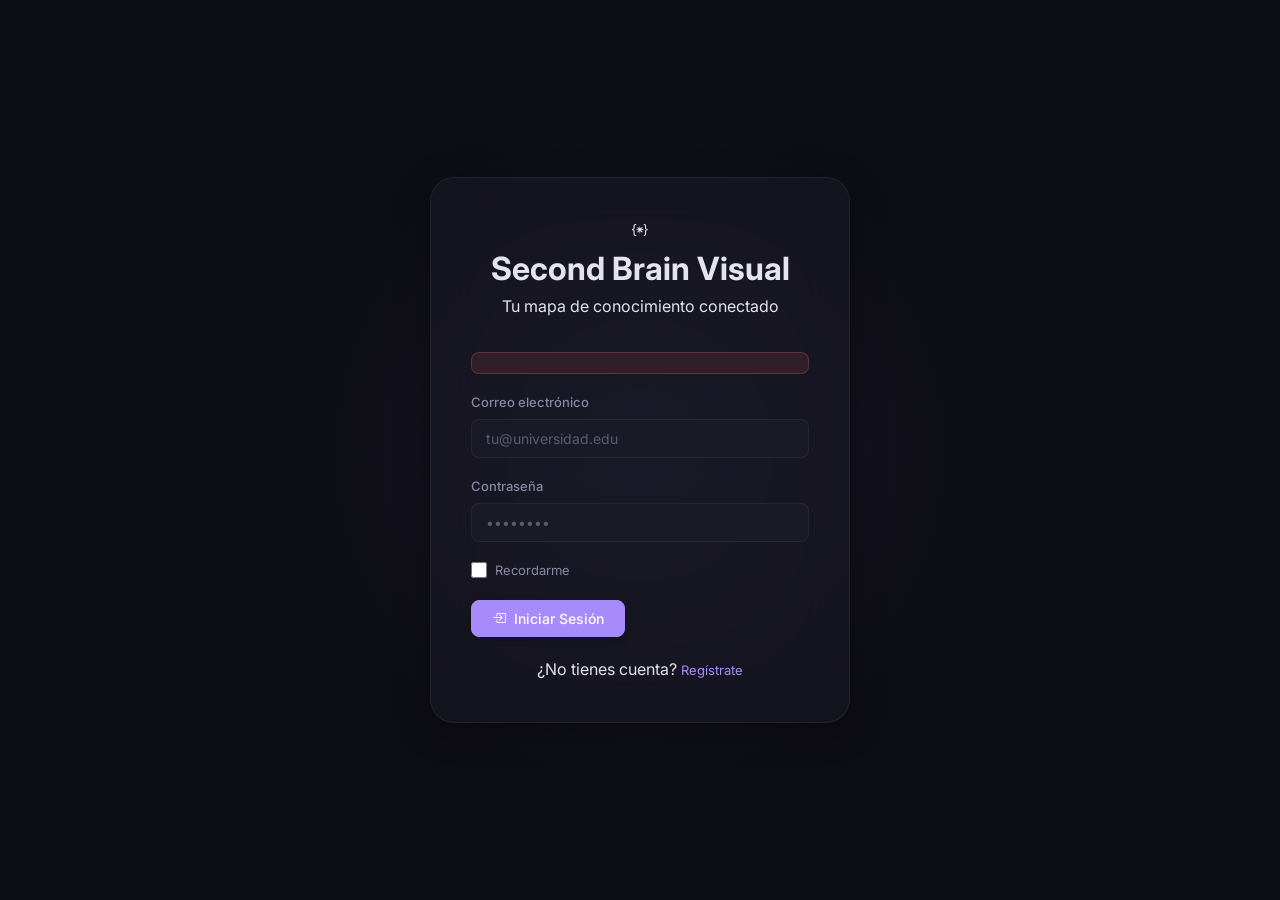
==== index.html @ 88a736e8 "feat: Second Brain Visual - prototipo de alta fidelidad" ====
<!DOCTYPE html>
<html lang="es">
<head>
  <meta charset="UTF-8">
  <meta name="viewport" content="width=device-width, initial-scale=1.0">
  <title>Second Brain Visual - Iniciar Sesión</title>
  <link rel="stylesheet" href="css/style.css">
  <link rel="stylesheet" href="https://cdn.jsdelivr.net/npm/bootstrap-icons@1.11.3/font/bootstrap-icons.min.css">
</head>
<body>
  <div class="login-page">
    <div class="login-card">
      <div class="login-logo">
        <div class="logo-icon">
          <i class="bi bi-braces-asterisk"></i>
        </div>
        <h1>Second Brain Visual</h1>
        <p>Tu mapa de conocimiento conectado</p>
      </div>

      <div id="loginError" class="login-error"></div>

      <form id="loginForm" onsubmit="return false;">
        <div class="form-group">
          <label for="email">Correo electrónico</label>
          <input type="email" id="email" placeholder="tu@universidad.edu" autocomplete="email">
        </div>

        <div class="form-group">
          <label for="password">Contraseña</label>
          <input type="password" id="password" placeholder="••••••••" autocomplete="current-password">
        </div>

        <div class="form-check">
          <input type="checkbox" id="remember">
          <label for="remember">Recordarme</label>
        </div>

        <button type="submit" class="btn btn-primary" onclick="App.handleLogin(document.getElementById('email').value, document.getElementById('password').value)">
          <i class="bi bi-box-arrow-in-right"></i>
          Iniciar Sesión
        </button>
      </form>

      <div class="login-links">
        ¿No tienes cuenta? <a href="#">Regístrate</a>
      </div>
    </div>
  </div>

  <script src="js/data.js"></script>
  <script src="js/app.js"></script>
</body>
</html>
---- css/style.css ----
@import url('https://fonts.googleapis.com/css2?family=Inter:wght@300;400;500;600;700&family=JetBrains+Mono:wght@400;500&display=swap');

:root {
  --bg-primary: #0d0d14;
  --bg-secondary: #12121b;
  --bg-tertiary: #1a1a26;
  --bg-elevated: #1e1e2a;
  --surface: rgba(26, 26, 38, 0.65);
  --surface-hover: rgba(30, 30, 42, 0.8);
  --surface-active: rgba(40, 40, 56, 0.85);
  --accent: #a78bfa;
  --accent-dim: #7c5cbf;
  --accent-glow: rgba(167, 139, 250, 0.25);
  --accent-glow-strong: rgba(167, 139, 250, 0.45);
  --accent-secondary: #c084fc;
  --accent-tertiary: #818cf8;
  --note-color: #60a5fa;
  --pdf-color: #f472b6;
  --email-color: #4ade80;
  --recording-color: #c084fc;
  --tag-color: #fbbf24;
  --text-primary: #e4e4ef;
  --text-secondary: #8888a4;
  --text-muted: #5a5a72;
  --border: rgba(255, 255, 255, 0.06);
  --border-hover: rgba(255, 255, 255, 0.12);
  --error: #f87171;
  --success: #4ade80;
  --warning: #fbbf24;
  --radius-xs: 4px;
  --radius-sm: 8px;
  --radius-md: 12px;
  --radius-lg: 16px;
  --radius-xl: 24px;
  --radius-full: 9999px;
  --shadow-sm: 0 2px 8px rgba(0, 0, 0, 0.2);
  --shadow-md: 0 4px 16px rgba(0, 0, 0, 0.3);
  --shadow-lg: 0 8px 32px rgba(0, 0, 0, 0.4);
  --shadow-glow: 0 0 20px var(--accent-glow);
  --ease-standard: cubic-bezier(0.4, 0, 0.2, 1);
  --ease-decel: cubic-bezier(0, 0, 0.2, 1);
  --ease-accel: cubic-bezier(0.4, 0, 1, 1);
  --ease-spring: cubic-bezier(0.34, 1.56, 0.64, 1);
  --transition-fast: 150ms var(--ease-standard);
  --transition-normal: 300ms var(--ease-standard);
  --transition-slow: 500ms var(--ease-standard);
  --sidebar-width: 260px;
}

*,
*::before,
*::after {
  margin: 0;
  padding: 0;
  box-sizing: border-box;
}

html {
  font-size: 16px;
  scroll-behavior: smooth;
  -webkit-font-smoothing: antialiased;
  -moz-osx-font-smoothing: grayscale;
}

body {
  font-family: 'Inter', -apple-system, BlinkMacSystemFont, 'Segoe UI', sans-serif;
  font-weight: 400;
  color: var(--text-primary);
  background-color: var(--bg-primary);
  line-height: 1.6;
  min-height: 100vh;
  overflow-x: hidden;
  position: relative;
}

body::before {
  content: '';
  position: fixed;
  top: 0;
  left: 0;
  width: 100%;
  height: 100%;
  pointer-events: none;
  z-index: 0;
  background:
    radial-gradient(ellipse 600px 400px at 15% 20%, rgba(167, 139, 250, 0.08) 0%, transparent 70%),
    radial-gradient(ellipse 500px 500px at 80% 60%, rgba(124, 92, 191, 0.06) 0%, transparent 70%),
    radial-gradient(ellipse 400px 300px at 50% 90%, rgba(192, 132, 252, 0.05) 0%, transparent 70%);
  animation: ambientShift 20s ease-in-out infinite alternate;
}

@keyframes ambientShift {
  0% {
    opacity: 0.6;
    transform: scale(1) translateY(0);
  }
  33% {
    opacity: 0.8;
    transform: scale(1.05) translateY(-10px);
  }
  66% {
    opacity: 0.7;
    transform: scale(0.98) translateY(5px);
  }
  100% {
    opacity: 1;
    transform: scale(1.02) translateY(-5px);
  }
}

a {
  color: var(--accent);
  text-decoration: none;
  transition: color var(--transition-fast);
}

a:hover {
  color: var(--accent-secondary);
}

::selection {
  background-color: var(--accent-glow-strong);
  color: var(--text-primary);
}

::-webkit-scrollbar {
  width: 6px;
  height: 6px;
}

::-webkit-scrollbar-track {
  background: transparent;
}

::-webkit-scrollbar-thumb {
  background: var(--text-muted);
  border-radius: var(--radius-full);
}

::-webkit-scrollbar-thumb:hover {
  background: var(--text-secondary);
}

* {
  scrollbar-width: thin;
  scrollbar-color: var(--text-muted) transparent;
}

.glass {
  background: var(--surface);
  backdrop-filter: blur(16px);
  -webkit-backdrop-filter: blur(16px);
  border: 1px solid var(--border);
  border-radius: var(--radius-md);
}

.glass-sm {
  background: var(--surface);
  backdrop-filter: blur(8px);
  -webkit-backdrop-filter: blur(8px);
  border: 1px solid var(--border);
  border-radius: var(--radius-sm);
}

.glass-hover {
  background: var(--surface);
  backdrop-filter: blur(16px);
  -webkit-backdrop-filter: blur(16px);
  border: 1px solid var(--border);
  border-radius: var(--radius-md);
  transition: background var(--transition-fast), border-color var(--transition-fast), box-shadow var(--transition-fast);
}

.glass-hover:hover {
  background: var(--surface-hover);
  border-color: var(--border-hover);
  box-shadow: var(--shadow-sm);
}

input,
textarea,
select {
  font-family: 'Inter', sans-serif;
  font-size: 0.875rem;
  font-weight: 400;
  color: var(--text-primary);
  background-color: var(--bg-tertiary);
  border: 1px solid var(--border);
  border-radius: var(--radius-sm);
  padding: 10px 14px;
  width: 100%;
  outline: none;
  transition: border-color var(--transition-fast), box-shadow var(--transition-fast), background-color var(--transition-fast);
}

input::placeholder,
textarea::placeholder {
  color: var(--text-muted);
}

input:focus,
textarea:focus,
select:focus {
  border-color: var(--accent);
  box-shadow: 0 0 0 3px var(--accent-glow);
  background-color: var(--bg-elevated);
}

select {
  appearance: none;
  background-image: url("data:image/svg+xml,%3Csvg xmlns='http://www.w3.org/2000/svg' width='12' height='12' fill='%238888a4' viewBox='0 0 16 16'%3E%3Cpath d='M8 11L3 6h10l-5 5z'/%3E%3C/svg%3E");
  background-repeat: no-repeat;
  background-position: right 12px center;
  padding-right: 36px;
  cursor: pointer;
}

textarea {
  resize: vertical;
  min-height: 100px;
  line-height: 1.5;
}

.btn {
  display: inline-flex;
  align-items: center;
  justify-content: center;
  gap: 8px;
  font-family: 'Inter', sans-serif;
  font-size: 0.875rem;
  font-weight: 500;
  padding: 10px 20px;
  border: 1px solid transparent;
  border-radius: var(--radius-sm);
  cursor: pointer;
  transition: all var(--transition-fast);
  white-space: nowrap;
  user-select: none;
  text-decoration: none;
  line-height: 1;
}

.btn:active {
  transform: scale(0.97);
}

.btn-primary {
  background: var(--accent);
  color: #fff;
  border-color: var(--accent);
  box-shadow: var(--shadow-sm);
}

.btn-primary:hover {
  background: var(--accent-dim);
  border-color: var(--accent-dim);
  box-shadow: var(--shadow-glow);
}

.btn-ghost {
  background: transparent;
  color: var(--text-secondary);
  border-color: transparent;
}

.btn-ghost:hover {
  background: var(--surface);
  color: var(--text-primary);
  border-color: var(--border);
}

.btn-icon {
  display: inline-flex;
  align-items: center;
  justify-content: center;
  width: 40px;
  height: 40px;
  padding: 0;
  border: 1px solid transparent;
  border-radius: var(--radius-sm);
  background: transparent;
  color: var(--text-secondary);
  cursor: pointer;
  transition: all var(--transition-fast);
  font-size: 1rem;
}

.btn-icon:hover {
  background: var(--surface);
  color: var(--text-primary);
  border-color: var(--border);
}

.btn-sm {
  font-size: 0.8125rem;
  padding: 6px 14px;
}

.btn-danger {
  background: rgba(248, 113, 113, 0.12);
  color: var(--error);
  border-color: rgba(248, 113, 113, 0.2);
}

.btn-danger:hover {
  background: rgba(248, 113, 113, 0.2);
  border-color: rgba(248, 113, 113, 0.35);
  box-shadow: 0 0 16px rgba(248, 113, 113, 0.15);
}

.badge {
  display: inline-flex;
  align-items: center;
  gap: 5px;
  font-size: 0.75rem;
  font-weight: 500;
  padding: 3px 10px;
  border-radius: var(--radius-full);
  background: var(--surface);
  color: var(--text-secondary);
  border: 1px solid var(--border);
  white-space: nowrap;
  line-height: 1.4;
}

.badge-note {
  background: rgba(96, 165, 250, 0.12);
  color: var(--note-color);
  border-color: rgba(96, 165, 250, 0.2);
}

.badge-pdf {
  background: rgba(244, 114, 182, 0.12);
  color: var(--pdf-color);
  border-color: rgba(244, 114, 182, 0.2);
}

.badge-email {
  background: rgba(74, 222, 128, 0.12);
  color: var(--email-color);
  border-color: rgba(74, 222, 128, 0.2);
}

.badge-recording {
  background: rgba(192, 132, 252, 0.12);
  color: var(--recording-color);
  border-color: rgba(192, 132, 252, 0.2);
}

.badge-tag {
  background: rgba(251, 191, 36, 0.12);
  color: var(--tag-color);
  border-color: rgba(251, 191, 36, 0.2);
}

.sidebar {
  position: fixed;
  top: 0;
  left: 0;
  width: var(--sidebar-width);
  height: 100vh;
  background: rgba(18, 18, 27, 0.85);
  backdrop-filter: blur(20px);
  -webkit-backdrop-filter: blur(20px);
  border-right: 1px solid var(--border);
  display: flex;
  flex-direction: column;
  z-index: 100;
  overflow-y: auto;
  overflow-x: hidden;
  transition: transform var(--transition-normal);
}

.sidebar-logo {
  display: flex;
  align-items: center;
  gap: 12px;
  padding: 20px 20px 16px;
  border-bottom: 1px solid var(--border);
  flex-shrink: 0;
}

.sidebar-logo-icon {
  width: 36px;
  height: 36px;
  background: linear-gradient(135deg, var(--accent), var(--accent-secondary));
  border-radius: var(--radius-sm);
  display: flex;
  align-items: center;
  justify-content: center;
  font-size: 1.1rem;
  color: #fff;
  flex-shrink: 0;
}

.sidebar-logo-text {
  font-size: 1.05rem;
  font-weight: 600;
  color: var(--text-primary);
  letter-spacing: -0.02em;
}

.sidebar-logo-sub {
  font-size: 0.7rem;
  color: var(--text-muted);
  font-weight: 400;
  margin-top: 1px;
}

.sidebar-nav {
  flex: 1;
  padding: 12px 10px;
  display: flex;
  flex-direction: column;
  gap: 2px;
}

.sidebar-section {
  margin-top: 16px;
}

.sidebar-section:first-child {
  margin-top: 0;
}

.sidebar-section-title {
  font-size: 0.6875rem;
  font-weight: 600;
  color: var(--text-muted);
  text-transform: uppercase;
  letter-spacing: 0.08em;
  padding: 4px 12px 8px;
}

.nav-item {
  display: flex;
  align-items: center;
  gap: 10px;
  padding: 9px 12px;
  border-radius: var(--radius-sm);
  color: var(--text-secondary);
  font-size: 0.875rem;
  font-weight: 400;
  cursor: pointer;
  transition: all var(--transition-fast);
  position: relative;
  text-decoration: none;
}

.nav-item:hover {
  background: var(--surface);
  color: var(--text-primary);
}

.nav-item.active {
  background: var(--accent-glow);
  color: var(--accent);
  font-weight: 500;
}

.nav-item.active::before {
  content: '';
  position: absolute;
  left: 0;
  top: 50%;
  transform: translateY(-50%);
  width: 3px;
  height: 20px;
  background: var(--accent);
  border-radius: 0 var(--radius-xs) var(--radius-xs) 0;
}

.nav-item-icon {
  font-size: 1.1rem;
  width: 20px;
  text-align: center;
  flex-shrink: 0;
}

.nav-item-label {
  flex: 1;
  overflow: hidden;
  text-overflow: ellipsis;
  white-space: nowrap;
}

.nav-item-count {
  font-size: 0.75rem;
  color: var(--text-muted);
  background: var(--surface);
  padding: 1px 7px;
  border-radius: var(--radius-full);
  font-weight: 500;
}

.sidebar-footer {
  padding: 14px 16px;
  border-top: 1px solid var(--border);
  flex-shrink: 0;
}

.sidebar-user {
  display: flex;
  align-items: center;
  gap: 10px;
  padding: 8px;
  border-radius: var(--radius-sm);
  cursor: pointer;
  transition: background var(--transition-fast);
}

.sidebar-user:hover {
  background: var(--surface);
}

.sidebar-user-avatar {
  width: 34px;
  height: 34px;
  border-radius: var(--radius-full);
  background: linear-gradient(135deg, var(--accent), var(--accent-secondary));
  display: flex;
  align-items: center;
  justify-content: center;
  font-size: 0.8rem;
  font-weight: 600;
  color: #fff;
  flex-shrink: 0;
}

.sidebar-user-info {
  flex: 1;
  min-width: 0;
}

.sidebar-user-name {
  font-size: 0.8125rem;
  font-weight: 500;
  color: var(--text-primary);
  white-space: nowrap;
  overflow: hidden;
  text-overflow: ellipsis;
}

.sidebar-user-role {
  font-size: 0.6875rem;
  color: var(--text-muted);
}

.main-content {
  margin-left: var(--sidebar-width);
  min-height: 100vh;
  position: relative;
  z-index: 1;
  padding: 28px 32px;
}

.page-header {
  display: flex;
  align-items: center;
  justify-content: space-between;
  margin-bottom: 28px;
  flex-wrap: wrap;
  gap: 16px;
}

.page-header-left {
  display: flex;
  flex-direction: column;
  gap: 4px;
}

.page-title {
  font-size: 1.5rem;
  font-weight: 700;
  color: var(--text-primary);
  letter-spacing: -0.02em;
}

.page-subtitle {
  font-size: 0.875rem;
  color: var(--text-secondary);
  font-weight: 400;
}

.page-header-actions {
  display: flex;
  align-items: center;
  gap: 10px;
}

.stat-grid {
  display: grid;
  grid-template-columns: repeat(auto-fit, minmax(200px, 1fr));
  gap: 16px;
  margin-bottom: 28px;
}

.stat-card {
  position: relative;
  background: var(--surface);
  backdrop-filter: blur(12px);
  -webkit-backdrop-filter: blur(12px);
  border: 1px solid var(--border);
  border-radius: var(--radius-md);
  padding: 20px;
  overflow: hidden;
  transition: transform var(--transition-fast), box-shadow var(--transition-fast), border-color var(--transition-fast);
}

.stat-card::after {
  content: '';
  position: absolute;
  top: 0;
  left: 0;
  right: 0;
  height: 2px;
  background: linear-gradient(90deg, var(--accent), transparent);
  opacity: 0.6;
}

.stat-card:hover {
  transform: translateY(-3px);
  box-shadow: var(--shadow-md);
  border-color: var(--border-hover);
}

.stat-icon {
  font-size: 1.5rem;
  margin-bottom: 12px;
  opacity: 0.85;
}

.stat-value {
  font-size: 1.75rem;
  font-weight: 700;
  color: var(--text-primary);
  line-height: 1.1;
  letter-spacing: -0.03em;
  margin-bottom: 4px;
}

.stat-label {
  font-size: 0.8125rem;
  color: var(--text-secondary);
  font-weight: 400;
}

.stat-change {
  display: inline-flex;
  align-items: center;
  gap: 3px;
  font-size: 0.75rem;
  font-weight: 500;
  margin-top: 10px;
  padding: 2px 8px;
  border-radius: var(--radius-full);
}

.stat-change.positive {
  background: rgba(74, 222, 128, 0.1);
  color: var(--success);
}

.stat-change.negative {
  background: rgba(248, 113, 113, 0.1);
  color: var(--error);
}

.content-grid {
  display: grid;
  grid-template-columns: repeat(2, 1fr);
  gap: 20px;
  margin-bottom: 28px;
}

.content-card {
  background: var(--surface);
  backdrop-filter: blur(12px);
  -webkit-backdrop-filter: blur(12px);
  border: 1px solid var(--border);
  border-radius: var(--radius-md);
  padding: 20px;
  transition: border-color var(--transition-fast), box-shadow var(--transition-fast);
}

.content-card:hover {
  border-color: var(--border-hover);
  box-shadow: var(--shadow-sm);
}

.card-header {
  display: flex;
  align-items: center;
  justify-content: space-between;
  margin-bottom: 16px;
  padding-bottom: 12px;
  border-bottom: 1px solid var(--border);
}

.card-title {
  font-size: 0.9375rem;
  font-weight: 600;
  color: var(--text-primary);
}

.card-subtitle {
  font-size: 0.75rem;
  color: var(--text-muted);
}

.card-actions {
  display: flex;
  align-items: center;
  gap: 4px;
}

.file-table {
  width: 100%;
  border-collapse: collapse;
}

.file-table th {
  text-align: left;
  font-size: 0.75rem;
  font-weight: 600;
  color: var(--text-muted);
  text-transform: uppercase;
  letter-spacing: 0.05em;
  padding: 8px 12px;
  border-bottom: 1px solid var(--border);
}

.file-table td {
  padding: 10px 12px;
  font-size: 0.875rem;
  color: var(--text-secondary);
  border-bottom: 1px solid var(--border);
  transition: background var(--transition-fast);
}

.file-table tr:hover td {
  background: var(--surface);
  color: var(--text-primary);
}

.file-table tr:last-child td {
  border-bottom: none;
}

.file-name {
  display: flex;
  align-items: center;
  gap: 10px;
  color: var(--text-primary);
  font-weight: 500;
}

.file-icon {
  width: 32px;
  height: 32px;
  border-radius: var(--radius-sm);
  display: flex;
  align-items: center;
  justify-content: center;
  font-size: 0.9rem;
  flex-shrink: 0;
}

.file-icon.note {
  background: rgba(96, 165, 250, 0.12);
  color: var(--note-color);
}

.file-icon.pdf {
  background: rgba(244, 114, 182, 0.12);
  color: var(--pdf-color);
}

.file-icon.email {
  background: rgba(74, 222, 128, 0.12);
  color: var(--email-color);
}

.file-icon.recording {
  background: rgba(192, 132, 252, 0.12);
  color: var(--recording-color);
}

.file-icon.tag {
  background: rgba(251, 191, 36, 0.12);
  color: var(--tag-color);
}

.file-meta {
  font-size: 0.8125rem;
  color: var(--text-muted);
}

.file-actions-cell {
  text-align: right;
  white-space: nowrap;
}

.activity-item {
  display: flex;
  align-items: flex-start;
  gap: 12px;
  padding: 10px 0;
  border-bottom: 1px solid var(--border);
}

.activity-item:last-child {
  border-bottom: none;
}

.activity-dot {
  width: 8px;
  height: 8px;
  border-radius: var(--radius-full);
  background: var(--accent);
  flex-shrink: 0;
  margin-top: 7px;
}

.activity-dot.note {
  background: var(--note-color);
}

.activity-dot.pdf {
  background: var(--pdf-color);
}

.activity-dot.email {
  background: var(--email-color);
}

.activity-dot.recording {
  background: var(--recording-color);
}

.activity-text {
  font-size: 0.8125rem;
  color: var(--text-secondary);
  line-height: 1.5;
}

.activity-text strong {
  color: var(--text-primary);
  font-weight: 500;
}

.activity-time {
  font-size: 0.75rem;
  color: var(--text-muted);
  margin-top: 3px;
}

.login-page {
  position: relative;
  display: flex;
  align-items: center;
  justify-content: center;
  min-height: 100vh;
  width: 100%;
  background: var(--bg-primary);
  z-index: 1;
}

.login-page::before {
  content: '';
  position: absolute;
  top: 50%;
  left: 50%;
  transform: translate(-50%, -50%);
  width: 700px;
  height: 700px;
  border-radius: 50%;
  background: radial-gradient(circle, var(--accent-glow) 0%, transparent 70%);
  opacity: 0.4;
  animation: pulse-glow 4s ease-in-out infinite;
  pointer-events: none;
  z-index: 0;
}

.login-card {
  position: relative;
  z-index: 1;
  background: var(--surface);
  backdrop-filter: blur(24px);
  -webkit-backdrop-filter: blur(24px);
  border: 1px solid var(--border);
  border-radius: var(--radius-xl);
  padding: 40px;
  width: 100%;
  max-width: 420px;
  box-shadow: var(--shadow-lg);
  animation: loginAppear 0.6s var(--ease-spring) forwards;
}

@keyframes loginAppear {
  0% {
    opacity: 0;
    transform: translateY(20px) scale(0.97);
  }
  100% {
    opacity: 1;
    transform: translateY(0) scale(1);
  }
}

.login-logo {
  text-align: center;
  margin-bottom: 32px;
}

.login-logo-icon {
  width: 56px;
  height: 56px;
  margin: 0 auto 16px;
  background: linear-gradient(135deg, var(--accent), var(--accent-secondary));
  border-radius: var(--radius-md);
  display: flex;
  align-items: center;
  justify-content: center;
  font-size: 1.5rem;
  color: #fff;
  box-shadow: var(--shadow-glow);
}

.login-logo-text {
  font-size: 1.5rem;
  font-weight: 700;
  background: linear-gradient(135deg, var(--accent), var(--accent-secondary), var(--accent-tertiary));
  -webkit-background-clip: text;
  -webkit-text-fill-color: transparent;
  background-clip: text;
  letter-spacing: -0.02em;
}

.login-logo-subtitle {
  font-size: 0.8125rem;
  color: var(--text-muted);
  margin-top: 4px;
}

.form-group {
  margin-bottom: 18px;
}

.form-group label {
  display: block;
  font-size: 0.8125rem;
  font-weight: 500;
  color: var(--text-secondary);
  margin-bottom: 6px;
}

.form-check {
  display: flex;
  align-items: center;
  gap: 8px;
  margin-bottom: 20px;
}

.form-check input[type="checkbox"] {
  width: 16px;
  height: 16px;
  accent-color: var(--accent);
  cursor: pointer;
}

.form-check label {
  font-size: 0.8125rem;
  color: var(--text-secondary);
  cursor: pointer;
  margin-bottom: 0;
}

.login-links {
  text-align: center;
  margin-top: 20px;
}

.login-links a {
  font-size: 0.8125rem;
  color: var(--accent);
  transition: color var(--transition-fast);
}

.login-links a:hover {
  color: var(--accent-secondary);
}

.login-error {
  background: rgba(248, 113, 113, 0.1);
  border: 1px solid rgba(248, 113, 113, 0.25);
  border-radius: var(--radius-sm);
  padding: 10px 14px;
  margin-bottom: 18px;
  font-size: 0.8125rem;
  color: var(--error);
  animation: shake 0.4s var(--ease-standard);
}

@keyframes shake {
  0%, 100% { transform: translateX(0); }
  20% { transform: translateX(-8px); }
  40% { transform: translateX(8px); }
  60% { transform: translateX(-5px); }
  80% { transform: translateX(5px); }
}

.graph-container {
  display: grid;
  grid-template-columns: 1fr 340px;
  gap: 20px;
  height: calc(100vh - 120px);
}

.graph-canvas {
  background: var(--surface);
  backdrop-filter: blur(12px);
  -webkit-backdrop-filter: blur(12px);
  border: 1px solid var(--border);
  border-radius: var(--radius-md);
  position: relative;
  overflow: hidden;
  min-height: 400px;
}

.graph-toolbar {
  position: absolute;
  bottom: 16px;
  left: 50%;
  transform: translateX(-50%);
  display: flex;
  align-items: center;
  gap: 4px;
  background: rgba(18, 18, 27, 0.9);
  backdrop-filter: blur(16px);
  -webkit-backdrop-filter: blur(16px);
  border: 1px solid var(--border);
  border-radius: var(--radius-lg);
  padding: 6px 8px;
  box-shadow: var(--shadow-md);
  z-index: 10;
}

.graph-panel {
  background: var(--surface);
  backdrop-filter: blur(12px);
  -webkit-backdrop-filter: blur(12px);
  border: 1px solid var(--border);
  border-radius: var(--radius-md);
  overflow-y: auto;
  padding: 16px;
  display: flex;
  flex-direction: column;
  gap: 16px;
}

.panel-section {
  padding-bottom: 16px;
  border-bottom: 1px solid var(--border);
}

.panel-section:last-child {
  padding-bottom: 0;
  border-bottom: none;
}

.panel-section-title {
  font-size: 0.75rem;
  font-weight: 600;
  color: var(--text-muted);
  text-transform: uppercase;
  letter-spacing: 0.05em;
  margin-bottom: 10px;
}

.legend-item {
  display: flex;
  align-items: center;
  gap: 8px;
  padding: 5px 0;
  font-size: 0.8125rem;
  color: var(--text-secondary);
}

.legend-dot {
  width: 10px;
  height: 10px;
  border-radius: var(--radius-full);
  flex-shrink: 0;
}

.legend-dot.note { background: var(--note-color); }
.legend-dot.pdf { background: var(--pdf-color); }
.legend-dot.email { background: var(--email-color); }
.legend-dot.recording { background: var(--recording-color); }
.legend-dot.tag { background: var(--tag-color); }

.node-detail {
  display: flex;
  flex-direction: column;
  gap: 16px;
}

.node-header {
  display: flex;
  align-items: center;
  gap: 12px;
}

.node-header-icon {
  width: 44px;
  height: 44px;
  border-radius: var(--radius-md);
  display: flex;
  align-items: center;
  justify-content: center;
  font-size: 1.2rem;
  flex-shrink: 0;
  background: var(--accent-glow);
  color: var(--accent);
}

.node-header-info {
  flex: 1;
  min-width: 0;
}

.node-header-title {
  font-size: 1rem;
  font-weight: 600;
  color: var(--text-primary);
  white-space: nowrap;
  overflow: hidden;
  text-overflow: ellipsis;
}

.node-header-type {
  font-size: 0.75rem;
  color: var(--text-muted);
}

.node-meta {
  display: flex;
  flex-direction: column;
  gap: 8px;
  padding: 12px;
  background: var(--bg-tertiary);
  border-radius: var(--radius-sm);
}

.node-meta-row {
  display: flex;
  align-items: center;
  justify-content: space-between;
  font-size: 0.8125rem;
}

.node-meta-label {
  color: var(--text-muted);
}

.node-meta-value {
  color: var(--text-primary);
  font-weight: 500;
}

.node-connections {
  display: flex;
  flex-direction: column;
  gap: 6px;
}

.node-connection-item {
  display: flex;
  align-items: center;
  gap: 10px;
  padding: 8px 10px;
  border-radius: var(--radius-sm);
  transition: background var(--transition-fast);
  cursor: pointer;
}

.node-connection-item:hover {
  background: var(--surface);
}

.node-connection-dot {
  width: 8px;
  height: 8px;
  border-radius: var(--radius-full);
  flex-shrink: 0;
}

.node-connection-name {
  font-size: 0.8125rem;
  color: var(--text-primary);
  font-weight: 400;
  flex: 1;
}

.node-connection-type {
  font-size: 0.75rem;
  color: var(--text-muted);
}

.search-hero {
  display: flex;
  flex-direction: column;
  align-items: center;
  justify-content: center;
  padding: 60px 20px 40px;
  text-align: center;
}

.search-hero-title {
  font-size: 2rem;
  font-weight: 700;
  color: var(--text-primary);
  margin-bottom: 8px;
  letter-spacing: -0.03em;
}

.search-hero-subtitle {
  font-size: 1rem;
  color: var(--text-secondary);
  margin-bottom: 32px;
  max-width: 480px;
}

.search-bar-large {
  position: relative;
  width: 100%;
  max-width: 600px;
}

.search-bar-large input {
  width: 100%;
  padding: 16px 20px 16px 50px;
  font-size: 1rem;
  background: var(--surface);
  backdrop-filter: blur(16px);
  -webkit-backdrop-filter: blur(16px);
  border: 1px solid var(--border);
  border-radius: var(--radius-lg);
  color: var(--text-primary);
  outline: none;
  transition: border-color var(--transition-fast), box-shadow var(--transition-fast);
}

.search-bar-large input:focus {
  border-color: var(--accent);
  box-shadow: 0 0 0 3px var(--accent-glow), var(--shadow-md);
}

.search-bar-large .search-icon {
  position: absolute;
  left: 18px;
  top: 50%;
  transform: translateY(-50%);
  color: var(--text-muted);
  font-size: 1.1rem;
  pointer-events: none;
}

.search-filters {
  display: flex;
  align-items: center;
  gap: 8px;
  padding: 20px 0;
  flex-wrap: wrap;
  justify-content: center;
}

.search-filters .filter-chip {
  display: inline-flex;
  align-items: center;
  gap: 5px;
  padding: 6px 14px;
  border-radius: var(--radius-full);
  font-size: 0.8125rem;
  font-weight: 500;
  color: var(--text-secondary);
  background: var(--surface);
  border: 1px solid var(--border);
  cursor: pointer;
  transition: all var(--transition-fast);
}

.search-filters .filter-chip:hover {
  background: var(--surface-hover);
  color: var(--text-primary);
  border-color: var(--border-hover);
}

.search-filters .filter-chip.active {
  background: var(--accent-glow);
  color: var(--accent);
  border-color: rgba(167, 139, 250, 0.3);
}

.results-grid {
  display: grid;
  grid-template-columns: repeat(auto-fill, minmax(320px, 1fr));
  gap: 16px;
  padding: 10px 0;
}

.result-card {
  background: var(--surface);
  backdrop-filter: blur(12px);
  -webkit-backdrop-filter: blur(12px);
  border: 1px solid var(--border);
  border-radius: var(--radius-md);
  padding: 18px;
  cursor: pointer;
  transition: transform var(--transition-fast), box-shadow var(--transition-fast), border-color var(--transition-fast);
  position: relative;
  overflow: hidden;
}

.result-card:hover {
  transform: translateY(-3px);
  box-shadow: var(--shadow-md);
  border-color: var(--border-hover);
}

.result-type-icon {
  width: 40px;
  height: 40px;
  border-radius: var(--radius-sm);
  display: flex;
  align-items: center;
  justify-content: center;
  font-size: 1.1rem;
  margin-bottom: 12px;
}

.result-type-icon.note { background: rgba(96, 165, 250, 0.12); color: var(--note-color); }
.result-type-icon.pdf { background: rgba(244, 114, 182, 0.12); color: var(--pdf-color); }
.result-type-icon.email { background: rgba(74, 222, 128, 0.12); color: var(--email-color); }
.result-type-icon.recording { background: rgba(192, 132, 252, 0.12); color: var(--recording-color); }

.result-card-title {
  font-size: 0.9375rem;
  font-weight: 600;
  color: var(--text-primary);
  margin-bottom: 6px;
  line-height: 1.3;
}

.result-card-excerpt {
  font-size: 0.8125rem;
  color: var(--text-secondary);
  line-height: 1.5;
  margin-bottom: 12px;
  display: -webkit-box;
  -webkit-line-clamp: 3;
  -webkit-box-orient: vertical;
  overflow: hidden;
}

.result-card-meta {
  display: flex;
  align-items: center;
  gap: 12px;
  font-size: 0.75rem;
  color: var(--text-muted);
}

.relevance-bar {
  position: absolute;
  top: 0;
  left: 0;
  height: 2px;
  background: linear-gradient(90deg, var(--accent), var(--accent-secondary));
  border-radius: 0 var(--radius-xs) var(--radius-xs) 0;
  transition: width var(--transition-slow);
}

.detail-hero {
  margin-bottom: 24px;
}

.detail-back {
  display: inline-flex;
  align-items: center;
  gap: 6px;
  font-size: 0.8125rem;
  color: var(--text-muted);
  margin-bottom: 16px;
  cursor: pointer;
  transition: color var(--transition-fast);
  text-decoration: none;
}

.detail-back:hover {
  color: var(--accent);
}

.detail-card {
  background: var(--surface);
  backdrop-filter: blur(12px);
  -webkit-backdrop-filter: blur(12px);
  border: 1px solid var(--border);
  border-radius: var(--radius-lg);
  padding: 28px;
}

.detail-title {
  font-size: 1.375rem;
  font-weight: 700;
  color: var(--text-primary);
  margin-bottom: 8px;
  letter-spacing: -0.02em;
}

.detail-meta {
  display: flex;
  align-items: center;
  gap: 16px;
  margin-bottom: 20px;
  flex-wrap: wrap;
}

.detail-meta-item {
  display: flex;
  align-items: center;
  gap: 5px;
  font-size: 0.8125rem;
  color: var(--text-muted);
}

.detail-body {
  font-size: 0.9375rem;
  color: var(--text-secondary);
  line-height: 1.7;
}

.mini-graph {
  background: var(--surface);
  backdrop-filter: blur(12px);
  -webkit-backdrop-filter: blur(12px);
  border: 1px solid var(--border);
  border-radius: var(--radius-md);
  padding: 16px;
  height: 280px;
  position: relative;
  overflow: hidden;
}

.modal-overlay {
  position: fixed;
  inset: 0;
  background: rgba(0, 0, 0, 0.6);
  backdrop-filter: blur(4px);
  -webkit-backdrop-filter: blur(4px);
  display: flex;
  align-items: center;
  justify-content: center;
  z-index: 1000;
  animation: fadeIn 0.2s var(--ease-standard);
}

.modal-content {
  background: var(--bg-secondary);
  backdrop-filter: blur(24px);
  -webkit-backdrop-filter: blur(24px);
  border: 1px solid var(--border);
  border-radius: var(--radius-xl);
  padding: 28px;
  width: 100%;
  max-width: 500px;
  max-height: 85vh;
  overflow-y: auto;
  box-shadow: var(--shadow-lg);
  animation: slideUp 0.3s var(--ease-spring);
}

.modal-header {
  display: flex;
  align-items: center;
  justify-content: space-between;
  margin-bottom: 20px;
}

.modal-title {
  font-size: 1.125rem;
  font-weight: 600;
  color: var(--text-primary);
}

.modal-close {
  width: 32px;
  height: 32px;
  display: flex;
  align-items: center;
  justify-content: center;
  border: none;
  background: transparent;
  color: var(--text-muted);
  cursor: pointer;
  border-radius: var(--radius-sm);
  font-size: 1.1rem;
  transition: all var(--transition-fast);
}

.modal-close:hover {
  background: var(--surface);
  color: var(--text-primary);
}

.drop-zone {
  border: 2px dashed var(--border-hover);
  border-radius: var(--radius-md);
  padding: 40px 20px;
  text-align: center;
  cursor: pointer;
  transition: all var(--transition-fast);
}

.drop-zone:hover {
  border-color: var(--accent);
  background: var(--accent-glow);
}

.drop-zone.drag-over {
  border-color: var(--accent);
  background: var(--accent-glow);
  box-shadow: inset 0 0 30px var(--accent-glow);
}

.drop-zone-icon {
  font-size: 2rem;
  margin-bottom: 12px;
  opacity: 0.5;
}

.drop-zone-text {
  font-size: 0.9375rem;
  color: var(--text-secondary);
  margin-bottom: 4px;
}

.drop-zone-hint {
  font-size: 0.8125rem;
  color: var(--text-muted);
}

@keyframes fadeIn {
  0% { opacity: 0; }
  100% { opacity: 1; }
}

@keyframes slideUp {
  0% {
    opacity: 0;
    transform: translateY(16px) scale(0.98);
  }
  100% {
    opacity: 1;
    transform: translateY(0) scale(1);
  }
}

@keyframes float {
  0%, 100% { transform: translateY(0); }
  50% { transform: translateY(-8px); }
}

@keyframes pulse-glow {
  0%, 100% {
    opacity: 0.3;
    transform: translate(-50%, -50%) scale(1);
  }
  50% {
    opacity: 0.55;
    transform: translate(-50%, -50%) scale(1.08);
  }
}

@media (max-width: 1024px) {
  .sidebar {
    transform: translateX(-100%);
  }

  .sidebar.open {
    transform: translateX(0);
  }

  .main-content {
    margin-left: 0;
  }

  .graph-container {
    grid-template-columns: 1fr;
    height: auto;
  }

  .graph-panel {
    max-height: 400px;
  }

  .content-grid {
    grid-template-columns: 1fr;
  }

  .stat-grid {
    grid-template-columns: repeat(auto-fit, minmax(170px, 1fr));
  }
}

@media (max-width: 768px) {
  .main-content {
    padding: 20px 16px;
  }

  .sidebar {
    transform: translateX(-100%);
    width: 100%;
  }

  .page-header {
    flex-direction: column;
    align-items: flex-start;
  }

  .page-title {
    font-size: 1.25rem;
  }

  .stat-grid {
    grid-template-columns: 1fr 1fr;
    gap: 12px;
  }

  .stat-card {
    padding: 16px;
  }

  .stat-value {
    font-size: 1.375rem;
  }

  .content-grid {
    grid-template-columns: 1fr;
  }

  .results-grid {
    grid-template-columns: 1fr;
  }

  .search-hero-title {
    font-size: 1.5rem;
  }

  .search-bar-large input {
    padding: 14px 16px 14px 44px;
    font-size: 0.9375rem;
  }

  .login-card {
    padding: 28px 24px;
    margin: 16px;
  }

  .detail-card {
    padding: 20px;
  }

  .modal-content {
    margin: 16px;
    padding: 20px;
  }

  .file-table {
    font-size: 0.8125rem;
  }

  .file-table th,
  .file-table td {
    padding: 8px;
  }
}
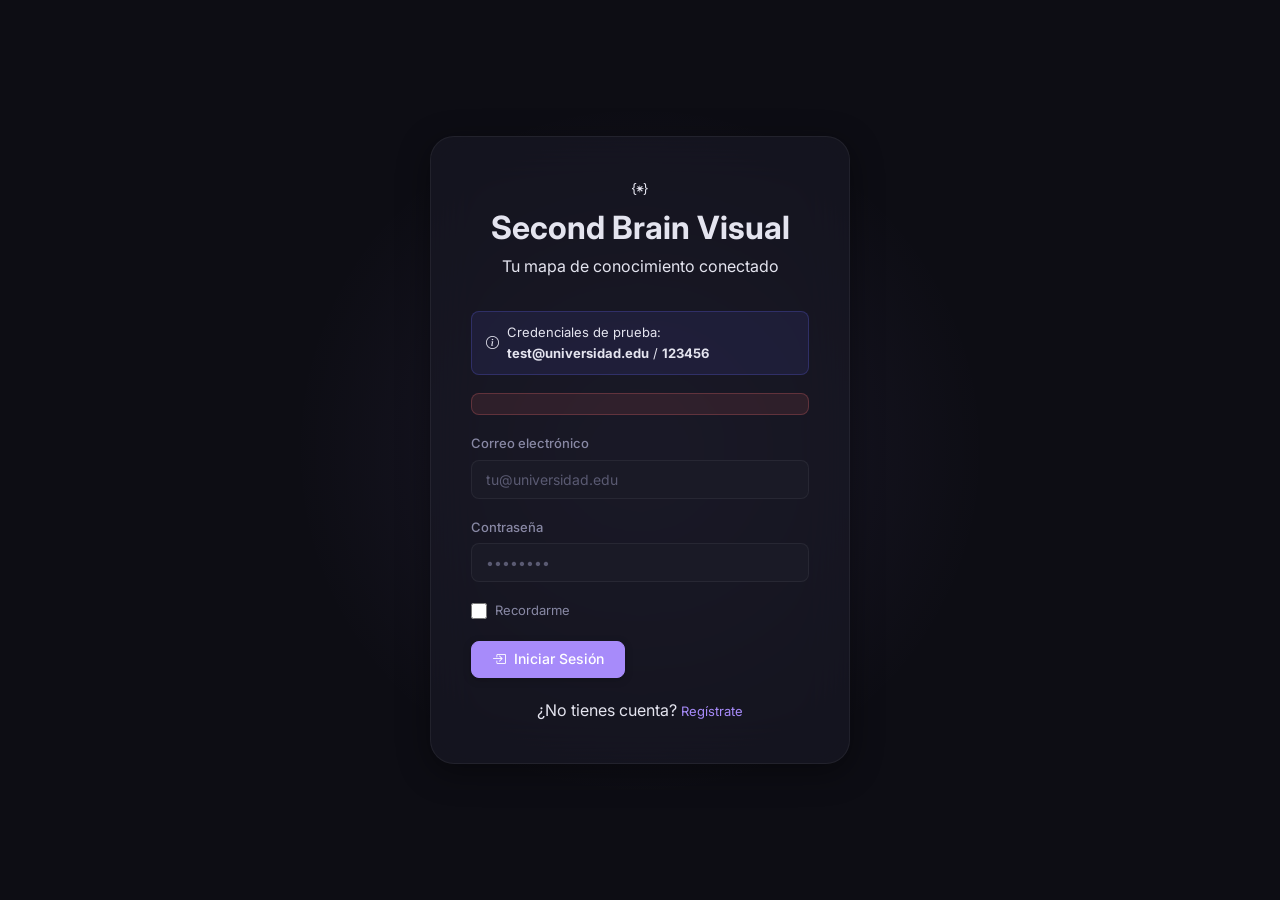
==== commit 179f26f3: "feat: add test credentials hint on login page" ====
--- a/index.html
+++ b/index.html
@@ -16,6 +16,11 @@
         </div>
         <h1>Second Brain Visual</h1>
         <p>Tu mapa de conocimiento conectado</p>
+      </div>
+
+      <div class="login-hint">
+        <i class="bi bi-info-circle"></i>
+        <span>Credenciales de prueba: <strong>test@universidad.edu</strong> / <strong>123456</strong></span>
       </div>
 
       <div id="loginError" class="login-error"></div>
--- a/css/style.css
+++ b/css/style.css
@@ -991,6 +991,23 @@
   color: var(--accent-secondary);
 }
 
+.login-hint {
+  background: rgba(99, 102, 241, 0.1);
+  border: 1px solid rgba(99, 102, 241, 0.25);
+  border-radius: var(--radius-sm);
+  padding: 10px 14px;
+  margin-bottom: 18px;
+  font-size: 0.8125rem;
+  color: var(--accent-primary);
+  display: flex;
+  align-items: center;
+  gap: 8px;
+}
+
+.login-hint strong {
+  color: var(--text-primary);
+}
+
 .login-error {
   background: rgba(248, 113, 113, 0.1);
   border: 1px solid rgba(248, 113, 113, 0.25);
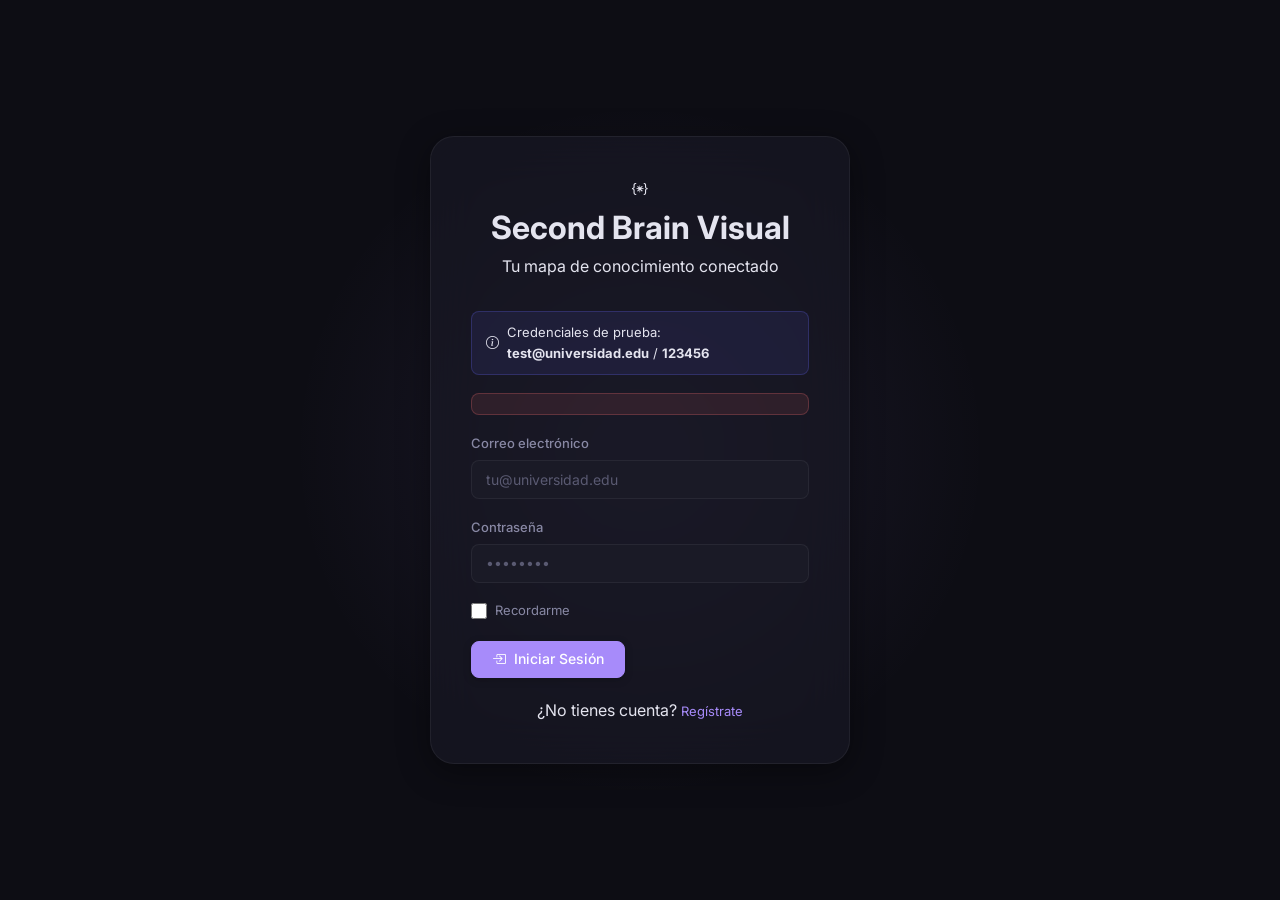
==== commit 145b9917: "fix: use local Cytoscape.js for GitHub Pages compatibility" ====
--- a/index.html
+++ b/index.html
@@ -8,6 +8,7 @@
   <link rel="stylesheet" href="https://cdn.jsdelivr.net/npm/bootstrap-icons@1.11.3/font/bootstrap-icons.min.css">
 </head>
 <body>
+  <div class="login-bg-graph" id="loginBgGraph"></div>
   <div class="login-page">
     <div class="login-card">
       <div class="login-logo">
@@ -55,5 +56,62 @@
 
   <script src="js/data.js"></script>
   <script src="js/app.js"></script>
+  <script src="js/cytoscape.min.js"></script>
+  <script>
+    document.addEventListener('DOMContentLoaded', () => {
+      if (typeof cytoscape === 'undefined') return;
+      const miniNodes = [
+        { data: { id: 'm1', label: 'POO' } },
+        { data: { id: 'm2', label: 'SQL' } },
+        { data: { id: 'm3', label: 'ML' } },
+        { data: { id: 'm4', label: 'Redes' } },
+        { data: { id: 'm5', label: 'Algoritmos' } },
+        { data: { id: 'm6', label: 'Patrones' } },
+        { data: { id: 'm7', label: 'Estructuras' } },
+        { data: { id: 'm8', label: 'Python' } },
+        { data: { id: 'm9', label: 'Neuronas' } },
+        { data: { id: 'm10', label: 'Datos' } }
+      ];
+      const miniEdges = [
+        { data: { source: 'm1', target: 'm6' } },
+        { data: { source: 'm1', target: 'm7' } },
+        { data: { source: 'm3', target: 'm8' } },
+        { data: { source: 'm3', target: 'm9' } },
+        { data: { source: 'm2', target: 'm10' } },
+        { data: { source: 'm5', target: 'm7' } },
+        { data: { source: 'm4', target: 'm9' } },
+        { data: { source: 'm8', target: 'm10' } },
+        { data: { source: 'm6', target: 'm5' } },
+        { data: { source: 'm3', target: 'm4' } }
+      ];
+      const colors = ['#60a5fa', '#f472b6', '#4ade80', '#c084fc', '#fbbf24', '#a78bfa', '#60a5fa', '#4ade80', '#c084fc', '#f472b6'];
+      const cy = cytoscape({
+        container: document.getElementById('loginBgGraph'),
+        elements: { nodes: miniNodes, edges: miniEdges },
+        style: [
+          { selector: 'node', style: { 'background-color': 'data(color)', 'label': '', 'width': 18, 'height': 18, 'opacity': 0.5 } },
+          { selector: 'edge', style: { 'line-color': 'rgba(167,139,250,0.15)', 'width': 1 } }
+        ],
+        layout: { name: 'random', padding: 20 },
+        userZoomingEnabled: false,
+        userPanningEnabled: false,
+        boxSelectionEnabled: false,
+        autoungrabify: true
+      });
+      cy.nodes().forEach((n, i) => { n.style('background-color', colors[i % colors.length]); });
+      let angle = 0;
+      setInterval(() => {
+        angle += 0.003;
+        cy.nodes().forEach((n, i) => {
+          const pos = n.position();
+          const cx = cy.width() / 2;
+          const cy2 = cy.height() / 2;
+          const a = angle + (i * 2 * Math.PI / cy.nodes().length);
+          const r = Math.min(cx, cy2) * 0.6;
+          n.position({ x: cx + r * Math.cos(a), y: cy2 + r * Math.sin(a) });
+        });
+      }, 50);
+    });
+  </script>
 </body>
 </html>
--- a/css/style.css
+++ b/css/style.css
@@ -882,6 +882,17 @@
   z-index: 0;
 }
 
+.login-bg-graph {
+  position: fixed;
+  top: 0;
+  left: 0;
+  width: 100%;
+  height: 100%;
+  z-index: 0;
+  opacity: 0.35;
+  pointer-events: none;
+}
+
 .login-card {
   position: relative;
   z-index: 1;
